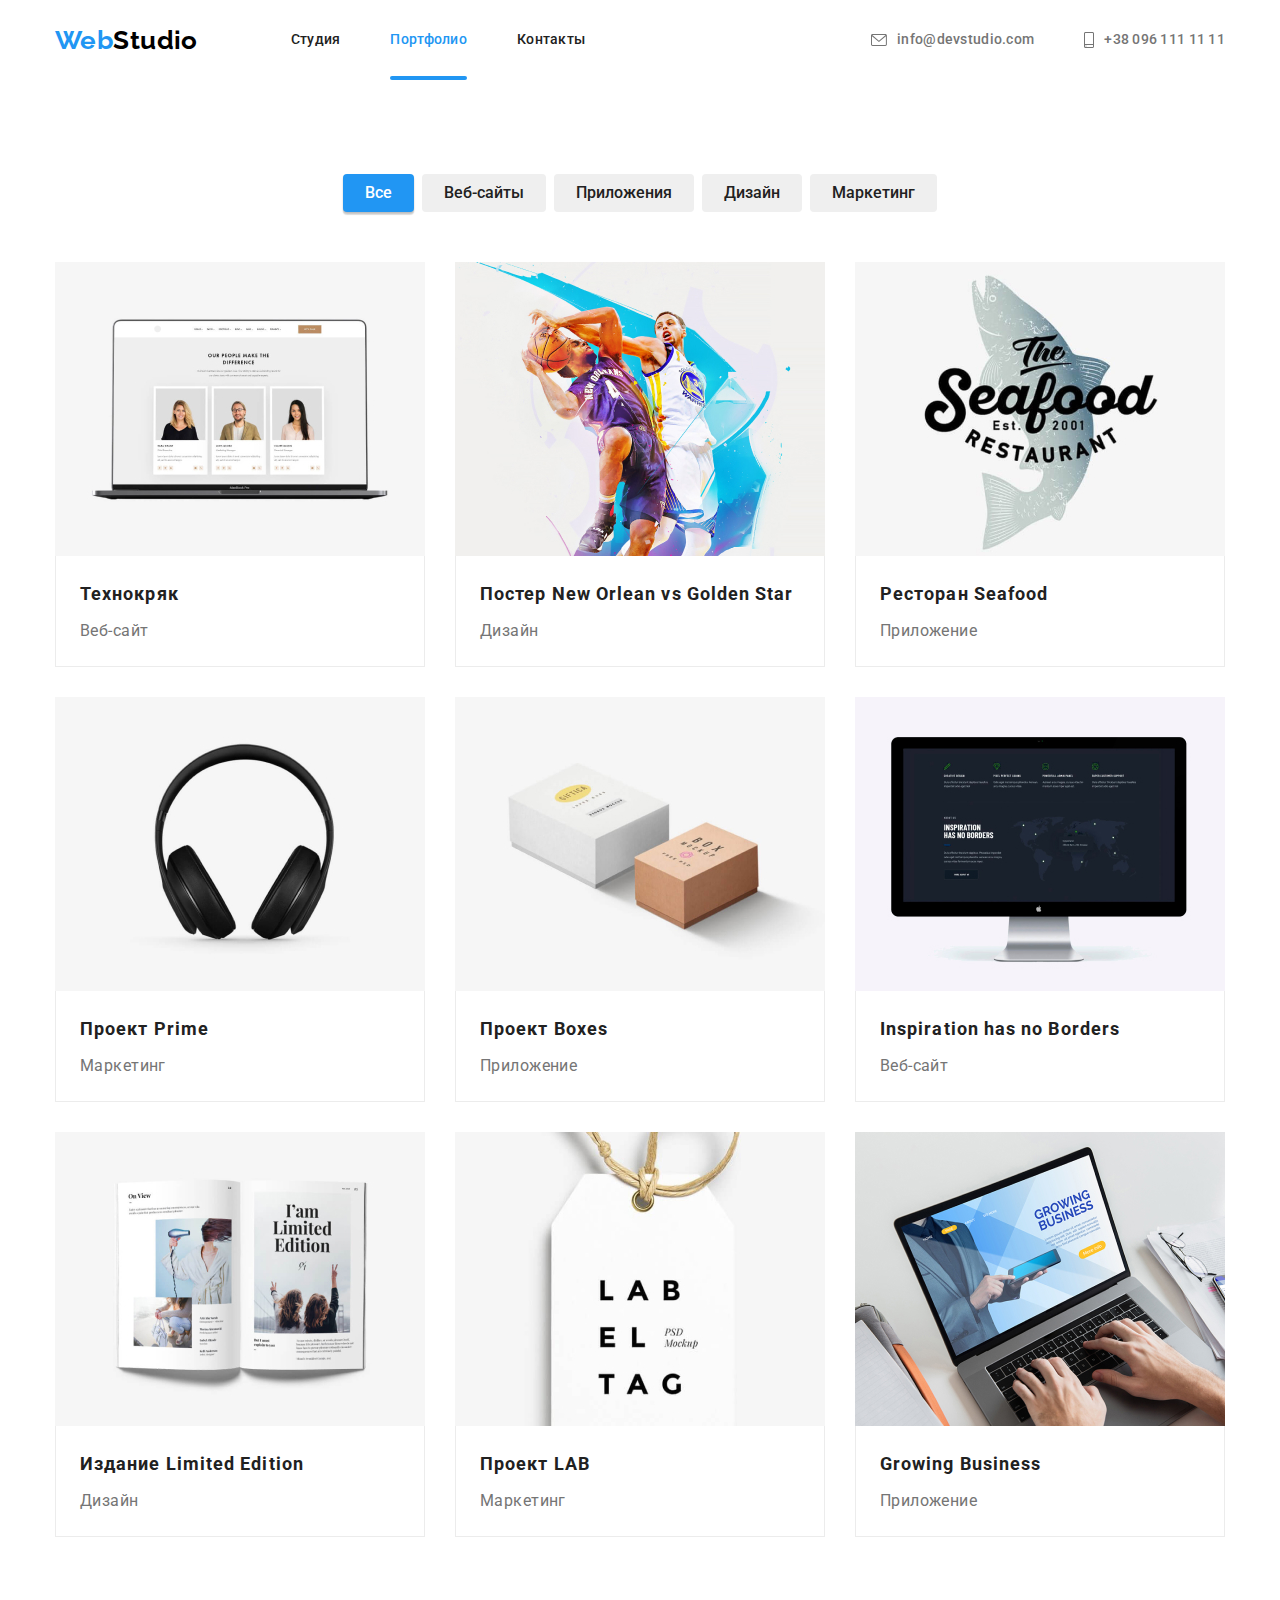
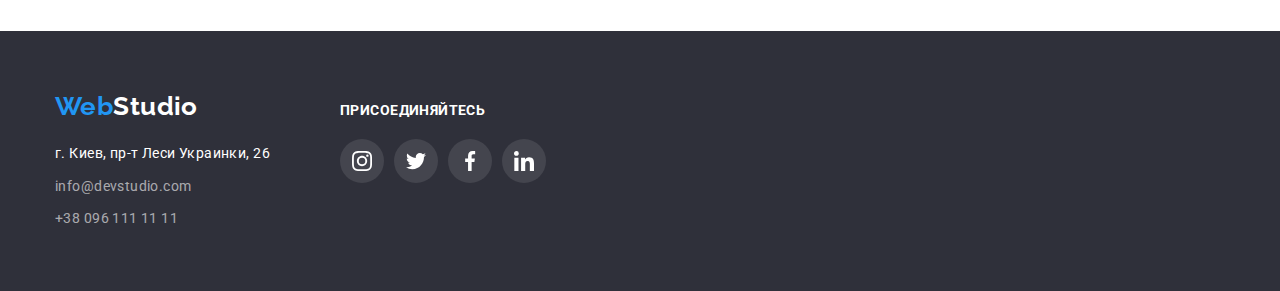
==== portfolio.html @ 764b8354 "init hw-06" ====
<!DOCTYPE html>
<html lang="ru">
  <head>
    <meta charset="UTF-8" />
    <meta http-equiv="X-UA-Compatible" content="IE=edge" />
    <meta name="viewport" content="width=device-width, initial-scale=1.0" />
    <link
      href="https://fonts.googleapis.com/css2?family=Raleway:wght@700&family=Roboto:wght@400;500;700;900&display=swap"
      rel="stylesheet"
    />
    <link rel="stylesheet" href="./css/modern-normalize.css" />
    <link rel="stylesheet" href="./css/styles.css" />
    <title>WebStudio</title>
  </head>
  <body>
    <!-- Навигация сайта -->
    <header>
      <div class="container header">
        <a class="logo" href="./index.html"
          ><span class="logo-web">Web</span
          ><span class="logo-black">Studio</span></a
        >
        <nav class="navigate">
          <ul class="links-pages">
            <li class="item">
              <a class="link" href="./index.html">Студия</a>
            </li>
            <li class="item">
              <a class="link current-page" href="./portfolio.html">Портфолио</a>
            </li>
            <li class="item"><a class="link" href="#">Контакты</a></li>
          </ul>
        </nav>
        <ul class="links-contact">
          <li class="item">
            <a class="link contact" href="mailto:info@devstudio.com"
              ><svg class="icon-envelope" width="16" height="12">
                <use href="./images/icons.svg#icon-envelope"></use>
              </svg>
              info@devstudio.com</a
            >
          </li>
          <li class="item">
            <a class="link contact" href="tel:+380961111111">
              <svg class="icon-smartphone" width="10" height="16">
                <use href="./images/icons.svg#icon-smartphone"></use>
              </svg>
              +38 096 111 11 11</a
            >
          </li>
        </ul>
      </div>
    </header>
    <main>
      <!-- Портфолио -->
      <section class="portfolio">
        <div class="container">
          <h1 class="title-second" hidden>Портфолио</h1>
          <ul class="filter">
            <li>
              <button class="btn-filter current-filter" type="button">
                Все
              </button>
            </li>
            <li><button class="btn-filter" type="button">Веб-сайты</button></li>
            <li>
              <button class="btn-filter" type="button">Приложения</button>
            </li>
            <li><button class="btn-filter" type="button">Дизайн</button></li>
            <li><button class="btn-filter" type="button">Маркетинг</button></li>
          </ul>
          <ul class="cards-set">
            <li class="card">
              <a class="card-link" href="#">
                <div class="overlay-wrap">
                  <img
                    src="./images/portfolio/tehnokriak.jpg"
                    alt="open laptop"
                    width="370"
                  />
                  <div class="overlay">
                    <p class="overlay-text">
                      Технокряк это современная площадка распространения
                      коронавируса. Компании используют эту платформу для
                      цифрового шпионажа и атак на защищённые сервера
                      конкурентов.
                    </p>
                  </div>
                </div>
                <div class="card-border">
                  <h2 class="portfolio-title">Технокряк</h2>
                  <p class="portfolio-text">Веб-сайт</p>
                </div>
              </a>
            </li>
            <li class="card">
              <a class="card-link" href="#">
                <div class="overlay-wrap">
                  <img
                    src="./images/portfolio/new-orlean-vs-golden-star.jpg"
                    alt="two basketball players"
                    width="370"
                  />
                  <div class="overlay">
                    <p class="overlay-text">
                      Технокряк это современная площадка распространения
                      коронавируса. Компании используют эту платформу для
                      цифрового шпионажа и атак на защищённые сервера
                      конкурентов.
                    </p>
                  </div>
                </div>
                <div class="card-border">
                  <h2 class="portfolio-title">
                    Постер New Orlean vs Golden Star
                  </h2>
                  <p class="portfolio-text">Дизайн</p>
                </div>
              </a>
            </li>
            <li class="card">
              <a class="card-link" href="#">
                <div class="overlay-wrap">
                  <img
                    src="./images/portfolio/seafood.jpg"
                    alt="fish perhaps forel"
                    width="370"
                  />
                  <div class="overlay">
                    <p class="overlay-text">
                      Технокряк это современная площадка распространения
                      коронавируса. Компании используют эту платформу для
                      цифрового шпионажа и атак на защищённые сервера
                      конкурентов.
                    </p>
                  </div>
                </div>
                <div class="card-border">
                  <h2 class="portfolio-title">Ресторан Seafood</h2>
                  <p class="portfolio-text">Приложение</p>
                </div>
              </a>
            </li>
            <li class="card">
              <a class="card-link" href="#">
                <div class="overlay-wrap">
                  <img
                    src="./images/portfolio/project-prime.jpg"
                    alt="headphone"
                    width="370"
                  />
                  <div class="overlay">
                    <p class="overlay-text">
                      Технокряк это современная площадка распространения
                      коронавируса. Компании используют эту платформу для
                      цифрового шпионажа и атак на защищённые сервера
                      конкурентов.
                    </p>
                  </div>
                </div>
                <div class="card-border">
                  <h2 class="portfolio-title">Проект Prime</h2>
                  <p class="portfolio-text">Маркетинг</p>
                </div>
              </a>
            </li>
            <li class="card">
              <a class="card-link" href="#">
                <div class="overlay-wrap">
                  <img
                    src="./images/portfolio/project-boxes.jpg"
                    alt="two boxes"
                    width="370"
                  />
                  <div class="overlay">
                    <p class="overlay-text">
                      Технокряк это современная площадка распространения
                      коронавируса. Компании используют эту платформу для
                      цифрового шпионажа и атак на защищённые сервера
                      конкурентов.
                    </p>
                  </div>
                </div>
                <div class="card-border">
                  <h2 class="portfolio-title">Проект Boxes</h2>
                  <p class="portfolio-text">Приложение</p>
                </div>
              </a>
            </li>
            <li class="card">
              <a class="card-link" href="#">
                <div class="overlay-wrap">
                  <img
                    src="./images/portfolio/inspiration-has-no-borders.jpg"
                    alt="monoblock"
                    width="370"
                  />
                  <div class="overlay">
                    <p class="overlay-text">
                      Технокряк это современная площадка распространения
                      коронавируса. Компании используют эту платформу для
                      цифрового шпионажа и атак на защищённые сервера
                      конкурентов.
                    </p>
                  </div>
                </div>
                <div class="card-border">
                  <h2 class="portfolio-title">Inspiration has no Borders</h2>
                  <p class="portfolio-text">Веб-сайт</p>
                </div>
              </a>
            </li>
            <li class="card">
              <a class="card-link" href="#">
                <div class="overlay-wrap">
                  <img
                    src="./images/portfolio/limited-edition.jpg"
                    alt="open book"
                    width="370"
                  />
                  <div class="overlay">
                    <p class="overlay-text">
                      Технокряк это современная площадка распространения
                      коронавируса. Компании используют эту платформу для
                      цифрового шпионажа и атак на защищённые сервера
                      конкурентов.
                    </p>
                  </div>
                </div>
                <div class="card-border">
                  <h2 class="portfolio-title">Издание Limited Edition</h2>
                  <p class="portfolio-text">Дизайн</p>
                </div>
              </a>
            </li>
            <li class="card">
              <a class="card-link" href="#">
                <div class="overlay-wrap">
                  <img
                    src="./images/portfolio/project-lab.jpg"
                    alt="paper tag"
                    width="370"
                  />
                  <div class="overlay">
                    <p class="overlay-text">
                      Технокряк это современная площадка распространения
                      коронавируса. Компании используют эту платформу для
                      цифрового шпионажа и атак на защищённые сервера
                      конкурентов.
                    </p>
                  </div>
                </div>
                <div class="card-border">
                  <h2 class="portfolio-title">Проект LAB</h2>
                  <p class="portfolio-text">Маркетинг</p>
                </div>
              </a>
            </li>
            <li class="card">
              <a class="card-link" href="#">
                <div class="overlay-wrap">
                  <img
                    src="./images/portfolio/growing-business.jpg"
                    alt="hands on laptop keyboard"
                    width="370"
                  />
                  <div class="overlay">
                    <p class="overlay-text">
                      Технокряк это современная площадка распространения
                      коронавируса. Компании используют эту платформу для
                      цифрового шпионажа и атак на защищённые сервера
                      конкурентов.
                    </p>
                  </div>
                </div>
                <div class="card-border">
                  <h2 class="portfolio-title">Growing Business</h2>
                  <p class="portfolio-text">Приложение</p>
                </div>
              </a>
            </li>
          </ul>
        </div>
      </section>
    </main>
    <footer class="basement">
      <div class="container">
        <!-- Address box -->
        <div class="address-box">
          <a class="logo" href="./index.html"
            ><span class="logo-web">Web</span
            ><span class="logo-white">Studio</span></a
          >
          <address class="address">
            <ul class="address-list">
              <li class="item">
                <a
                  class="link-street"
                  href="https://www.google.com/maps/place/%D0%B1%D1%83%D0%BB.+%D0%9B%D0%B5%D1%81%D0%B8+%D0%A3%D0%BA%D1%80%D0%B0%D0%B8%D0%BD%D0%BA%D0%B8,+26,+%D0%9A%D0%B8%D0%B5%D0%B2,+02000/@50.4265807,30.5361971,17z/data=!3m1!4b1!4m5!3m4!1s0x40d4cf0e033ecbe9:0x57a4dffefec77da0!8m2!3d50.4265807!4d30.5383858"
                  target="_blank"
                  rel="noreferrer noopener"
                  >г. Киев, пр-т Леси Украинки, 26</a
                >
              </li>
              <li class="item">
                <a class="link-contact" href="mailto:info@devstudio.com"
                  >info@devstudio.com</a
                >
              </li>
              <li class="item">
                <a class="link-contact" href="tel:+380961111111"
                  >+38 096 111 11 11</a
                >
              </li>
            </ul>
          </address>
        </div>
        <!-- Присоединяйтесь -->
        <div class="follow-box">
          <b class="followus">присоединяйтесь</b>
          <ul class="icons-list">
            <li class="icon-item">
              <a class="link-social footer" href="#">
                <svg class="icon-social" width="20" height="20">
                  <use href="./images/icons.svg#icon-instagram"></use>
                </svg>
              </a>
            </li>
            <li class="icon-item">
              <a class="link-social footer" href="#">
                <svg class="icon-social" width="20" height="20">
                  <use href="./images/icons.svg#icon-twitter"></use>
                </svg>
              </a>
            </li>
            <li class="icon-item">
              <a class="link-social footer" href="#">
                <svg class="icon-social" width="20" height="20">
                  <use href="./images/icons.svg#icon-facebook"></use>
                </svg>
              </a>
            </li>
            <li class="icon-item">
              <a class="link-social footer" href="#">
                <svg class="icon-social" width="20" height="20">
                  <use href="./images/icons.svg#icon-linkedin"></use>
                </svg>
              </a>
            </li>
          </ul>
        </div>
      </div>
    </footer>
  </body>
</html>
---- css/styles.css ----
:root {
  --color-main: #ffffff;

  --bg-color-second: #2f303a;
  --bg-color-addition: #f5f4fa;

  --border-color: #eeeeee;

  --text-color: #757575;
  --title-color: #212121;
  --text-address-link: rgba(255, 255, 255, 0.6);

  --accent: #2196f3;

  --icons-color: #afb1b8;

  --time-duration: 250ms;
  --cubic-func: cubic-bezier(0.4, 0, 0.2, 1);
}

img {
  display: block;
}

a {
  text-decoration: none;
  font-style: normal;
}

h1,
h2,
h3,
h4,
h5,
h6 {
  margin: 0;
}

p {
  margin: 0;
}

ul {
  margin: 0;
  padding: 0;
  list-style: none;
}

body {
  font-family: "Roboto", sans-serif;
  color: var(--text-color);
  font-size: 14px;
  letter-spacing: 0.03em;
}

/* CONTAINER */
.container {
  width: 1200px;
  padding: 94px 15px;
  margin-left: auto;
  margin-right: auto;
}

/* Logo */
.logo {
  font-family: "Raleway", sans-serif;
  font-weight: 700;
  font-size: 26px;
  line-height: 1.19;
  text-decoration: none;
}

.logo-web {
  color: var(--accent);
}

.logo-black {
  color: #000000;
}

/* Навигация сайта
    Portfolio page */
.portfolio-header {
  border-bottom: 1px solid var(--border-color);
}

/* Навигация сайта */
.container.header {
  padding-top: 0;
  padding-bottom: 0;
}

.header {
  display: flex;
  align-items: center;
}

.navigate {
  margin-left: 93px;
}

.links-pages {
  display: flex;
}

.links-pages > .item:not(:last-child) {
  margin-right: 50px;
}

.link {
  position: relative;
  display: block;
  padding-top: 32px;
  padding-bottom: 32px;

  font-weight: 500;
  line-height: 1.14;
  letter-spacing: 0.02em;
  color: var(--title-color);
  transition: color var(--time-duration) var(--cubic-func);
}

.current-page,
.link:hover,
.link:focus {
  color: var(--accent);
}

.links-pages .link::after {
  position: absolute;
  left: 0;
  bottom: 0;
  content: "";
  display: block;
  height: 4px;
  width: 100%;
  border-radius: 2px;
  background-color: var(--accent);

  opacity: 0;
  transform: scaleX(0);
  transition: opacity var(--time-duration) var(--cubic-func),
    transform var(--time-duration) var(--cubic-func);
}

.current-page.link::after,
.links-pages .link:hover::after {
  opacity: 1;
  transform: scaleX(1);
}

.links-contact {
  display: flex;
  margin-left: auto;
}

.links-contact > .item:not(:last-child) {
  margin-right: 50px;
}

.contact {
  color: var(--text-color);
}

.link.contact {
  display: flex;
  align-items: center;
}
/* Icon */
.icon-envelope {
  margin-right: 10px;
  fill: currentColor;
}

.icon-smartphone {
  margin-right: 10px;
  fill: currentColor;
}

/* Секция intro */
.section-intro {
  text-align: center;
  letter-spacing: 0.06em;
  background-color: var(--bg-color-second);
  background-image: linear-gradient(
      to right,
      rgba(47, 48, 58, 0.4),
      rgba(47, 48, 58, 0.4)
    ),
    url(../images/bg-team.jpg);

  max-width: 1600px;
  min-height: 600px;
  margin-left: auto;
  margin-right: auto;
}

.section-intro > .container {
  padding: 200px 0;
}

.title-main {
  margin-bottom: 30px;

  font-weight: 900;
  font-size: 44px;
  line-height: 1.36;
  text-transform: uppercase;

  color: var(--color-main);
}

.btn-order {
  padding: 10px 32px;

  font-weight: 700;
  font-size: 16px;
  line-height: 1.87;

  border: none;
  border-radius: 4px;

  background-color: var(--accent);
  color: var(--color-main);

  cursor: pointer;
}

/* Секция Особенности */
.features-list {
  display: flex;
}

.features-list > .item:not(:last-child) {
  margin-right: 30px;
}

.feature {
  margin-bottom: 10px;
  font-weight: 700;
  font-size: 14px;
  line-height: 1.14;
  text-transform: uppercase;

  color: var(--title-color);
}

.feature-description {
  line-height: 1.71;

  color: var(--text-color);
}

/* Icon */
.icon-feature {
  width: inherit;
  text-align: center;
  padding-top: 25px;
  padding-bottom: 25px;
  margin-bottom: 30px;

  border-radius: 4px;

  background-color: var(--bg-color-addition);
  fill: var(--title-color);
}

/* Секция Чем мы занимаемся */
.what-do-we-do > .container {
  padding-top: 0;
}

.title-second {
  margin-bottom: 50px;
  text-align: center;

  font-weight: 700;
  font-size: 36px;
  line-height: 1.16;

  color: var(--title-color);
}

.works {
  display: flex;
}

.works > .item:not(:last-child) {
  margin-right: 30px;
}

.works > .item {
  position: relative;
}

.work-overlay {
  position: absolute;
  left: 0;
  bottom: 0;

  width: 100%;
  background-color: rgba(47, 48, 58, 0.8);
  padding-top: 27px;
  padding-bottom: 27px;
}

.work-description {
  font-weight: bold;
  line-height: 1.14;
  text-align: center;
  text-transform: uppercase;

  color: #ffffff;
}

/* Секция Наша команда */
.team-section {
  background-color: var(--bg-color-addition);
}

.team-cards {
  display: flex;
}

.member-card {
  text-align: center;
  background-color: var(--color-main);
  line-height: 1.18;

  box-shadow: 0px 1px 3px rgba(0, 0, 0, 0.12), 0px 1px 1px rgba(0, 0, 0, 0.14),
    0px 2px 1px rgba(0, 0, 0, 0.2);
  border-radius: 0px 0px 4px 4px;
}

.member-card:not(:last-child) {
  margin-right: 30px;
}

.member-name {
  margin-top: 30px;
  margin-bottom: 10px;

  font-weight: 500;
  font-size: 16px;

  color: var(--title-color);
}

.member-position {
  margin-bottom: 30px;

  font-size: 16px;
}

/* Icon */
.icons-list {
  display: flex;
  padding-left: 32px;
  padding-right: 32px;
  margin-bottom: 30px;
  /* justify-content: space-between; */
}

.icon-item:not(:last-child) {
  margin-right: 10px;
}

.link-social {
  display: flex;
  padding: 12px;
  border-radius: 50%;

  color: var(--icons-color);
  background-color: #ffffff;
  transition: background-color var(--time-duration) var(--cubic-func),
    color var(--time-duration) var(--cubic-func);
}

.link-social:hover,
.link-social:focus {
  color: #ffffff;
  background-color: var(--accent);
}

.icon-social {
  fill: currentColor;
}

/* Секция постоянные клиенты */
.clients-list {
  display: flex;
  justify-content: space-between;
}

.link-client {
  display: flex;
  border-radius: 4px;
  /* border: 1px solid var(--icons-color); */
  border-width: 1px;
  border-style: solid;
  border-color: var(--icons-color);
  padding: 16px 32px;

  color: var(--icons-color);
  transition: border-color var(--time-duration) var(--cubic-func),
    color var(--time-duration) var(--cubic-func);
}

.link-client:hover,
.link-client:focus {
  border-color: var(--accent);
  color: var(--accent);
}

/* Icon */
.icon-client {
  fill: currentColor;
}
/* Footer */
.basement {
  background-color: var(--bg-color-second);
}

.basement > .container {
  display: flex;
  padding-top: 60px;
  padding-bottom: 60px;
}

/* Address box */
.address-box {
  display: flex;
  flex-direction: column;
  margin-right: 70px;
}

.address-box > .logo {
  margin-bottom: 20px;
}

.logo-white {
  color: #ffffff;
}

.address {
  line-height: 1.71;
}

.address-list > .item:not(:last-child) {
  margin-bottom: 9px;
}

.link-street {
  color: #ffffff;
}

.link-contact {
  color: var(--text-address-link);
}

/* Присоединяйтесь */
.follow-box {
  margin-top: 12px;
}
.followus {
  display: flex;
  font-weight: bold;
  line-height: 1.14;
  text-transform: uppercase;

  margin-bottom: 20px;

  color: #ffffff;
}

.follow-box > .icons-list {
  padding: 0;
}

.link-social.footer {
  background-color: rgba(255, 255, 255, 0.1);
  color: #ffffff;
}

.link-social.footer:hover,
.link-social.footer:focus {
  background-color: var(--accent);
}

/* Портфолио */
.filter {
  display: flex;
  justify-content: center;
  margin-bottom: 50px;
}

.filter > li:not(:last-child) {
  margin-right: 8px;
}

.btn-filter {
  padding: 6px 22px;
  border: none;
  border-radius: 4px;

  font-weight: 500;
  font-size: 16px;
  line-height: 1.62;

  color: var(--title-color);

  cursor: pointer;

  transition: background-color var(--time-duration) var(--cubic-func),
    box-shadow var(--time-duration) var(--cubic-func),
    color var(--time-duration) var(--cubic-func);
}

.current-filter,
.btn-filter:hover,
.btn-filter:focus {
  background-color: var(--accent);
  color: #ffffff;
  box-shadow: 0px 3px 1px rgba(0, 0, 0, 0.1), 0px 1px 2px rgba(0, 0, 0, 0.08),
    0px 2px 2px rgba(0, 0, 0, 0.12);
}

.cards-set {
  display: flex;
  flex-wrap: wrap;
}

.card {
  margin-right: 30px;
  margin-bottom: 30px;
  width: calc((100% - 60px) / 3);

  transition: box-shadow var(--time-duration) var(--cubic-func);
}

.card:hover {
  box-shadow: 0px 1px 1px rgba(0, 0, 0, 0.12), 0px 4px 4px rgba(0, 0, 0, 0.06),
    1px 4px 6px rgba(0, 0, 0, 0.16);
}

.card:nth-child(3n) {
  margin-right: 0;
}

.card:nth-last-child(-n + 3) {
  margin-bottom: 0;
}

.card-border {
  padding-top: 20px;
  padding-right: 24px;
  padding-bottom: 20px;
  padding-left: 24px;

  border-left: 1px solid #ececec;
  border-right: 1px solid #ececec;
  border-bottom: 1px solid #ececec;
}

.overlay-wrap {
  position: relative;
  overflow: hidden;
}

.overlay {
  position: absolute;
  width: 100%;
  height: 100%;

  padding: 24px;
  display: flex;
  align-items: center;

  background-color: var(--accent);
  transition: transform var(--time-duration) var(--cubic-func);
}

.overlay-wrap:hover > .overlay {
  transform: translateY(-100%);
}

.overlay-text {
  font-size: 18px;
  line-height: 1.56;

  color: #ffffff;
}

.portfolio-title {
  margin-bottom: 4px;

  font-weight: 700;
  font-size: 18px;
  line-height: 2;
  letter-spacing: 0.06em;

  color: var(--title-color);
}

.portfolio-text {
  font-size: 16px;
  line-height: 1.87;

  color: var(--text-color);
}

/* Модальное окно */
.backdrop {
  position: fixed;
  top: 0;
  left: 0;
  bottom: 0;
  right: 0;

  /* width: 100%;
  height: 100%; */
  background-color: rgba(0, 0, 0, 0.2);

  opacity: 1;
  transform: scale(1);
  transition: opacity var(--time-duration) var(--cubic-func),
    transform var(--time-duration) var(--cubic-func);
}

.is-hidden {
  visibility: hidden;
  opacity: 0;
  pointer-events: none;
  transform: scale(1.25);
}

.modal {
  position: absolute;
  top: 50%;
  left: 50%;

  width: 528px;
  height: 581px;
  background-color: #ffffff;
  border-radius: 4px;

  transform: translate(-50%, -50%);
}

.btn-close {
  position: absolute;
  top: 8px;
  right: 8px;

  display: flex;
  background: #ffffff;
  border: 1px solid rgba(0, 0, 0, 0.1);
  border-radius: 50%;
  padding: 5px;

  cursor: pointer;
}
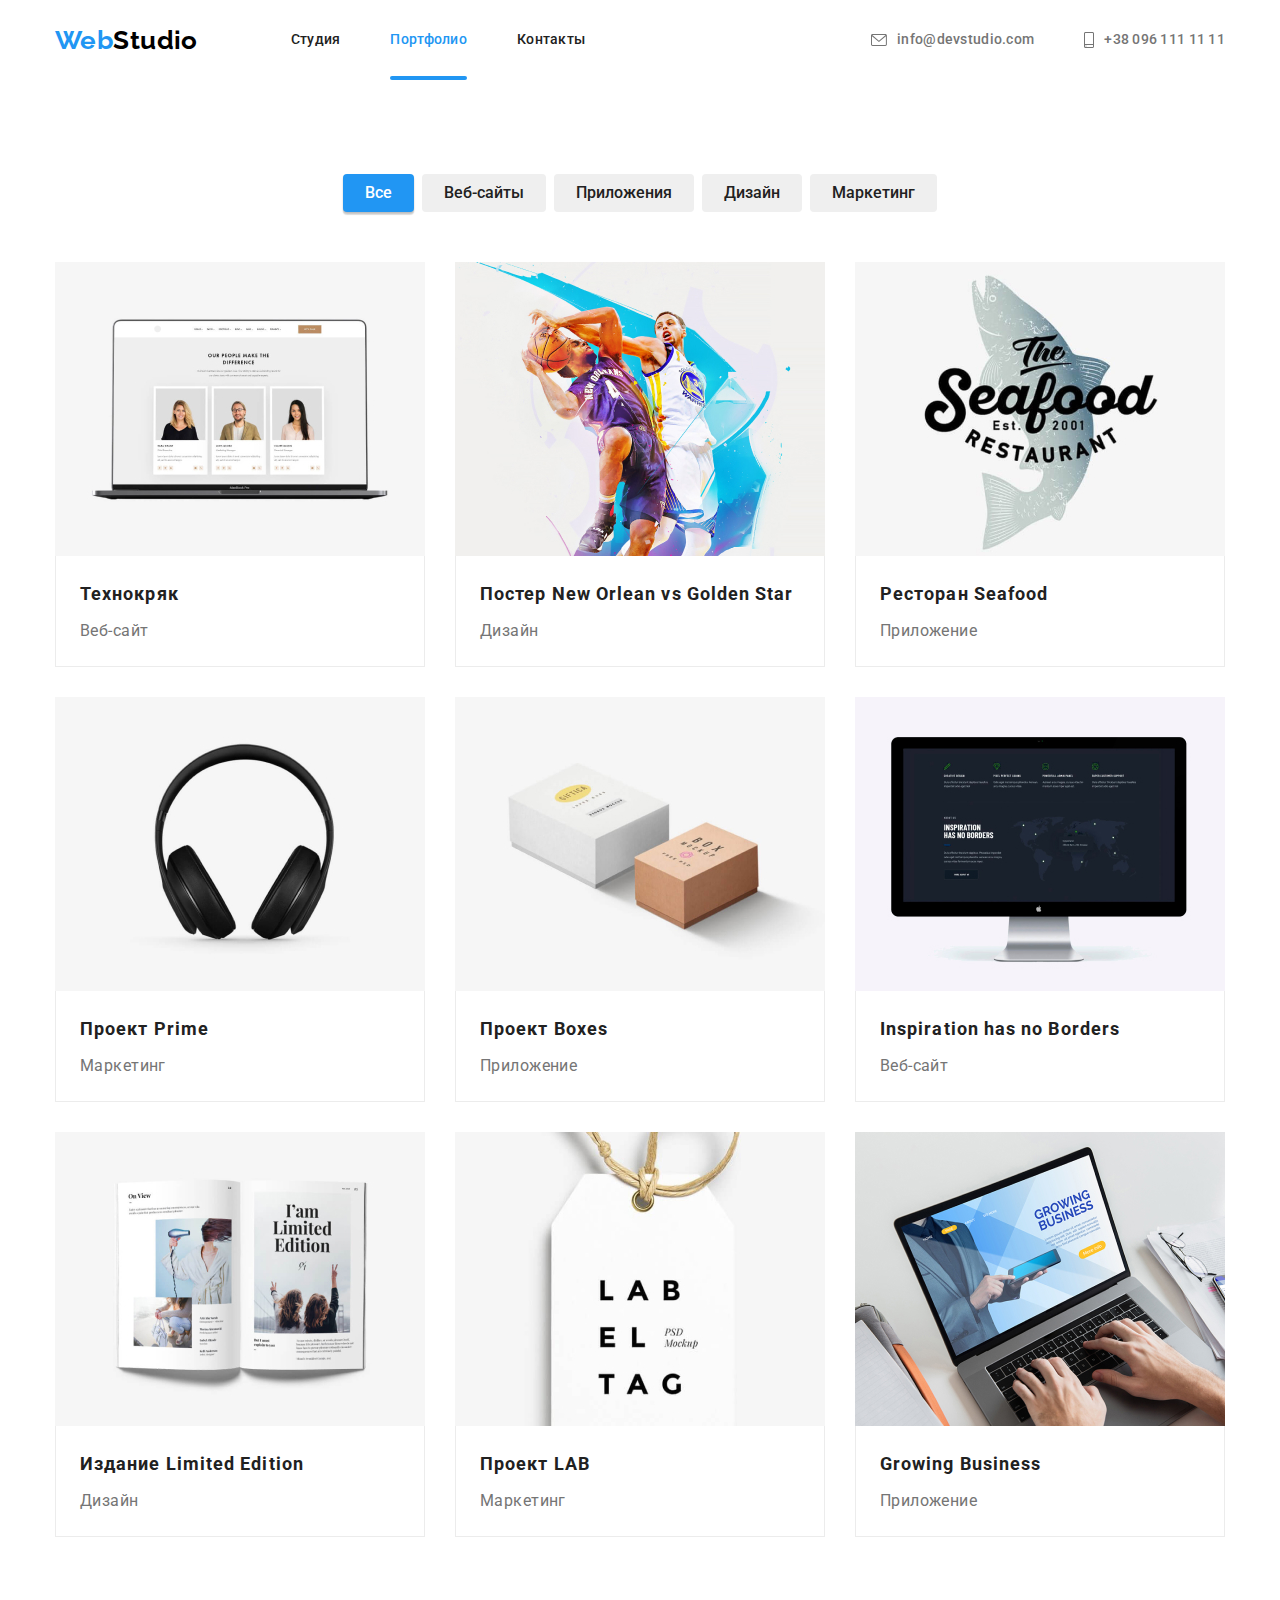
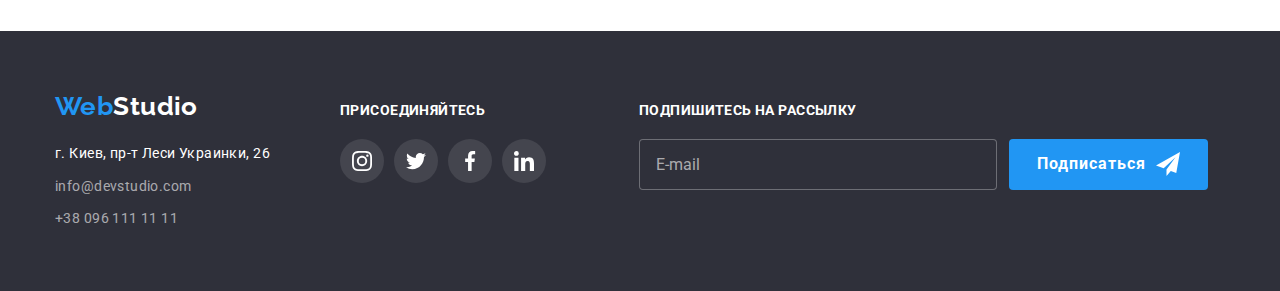
==== commit 28acc3e3: "markup subscription" ====
--- a/portfolio.html
+++ b/portfolio.html
@@ -317,7 +317,7 @@
         </div>
         <!-- Присоединяйтесь -->
         <div class="follow-box">
-          <b class="followus">присоединяйтесь</b>
+          <b class="slogan">присоединяйтесь</b>
           <ul class="icons-list">
             <li class="icon-item">
               <a class="link-social footer" href="#">
@@ -349,6 +349,18 @@
             </li>
           </ul>
         </div>
+        <!-- Subscription -->
+        <div class="subscription-box">
+          <b class="slogan">Подпишитесь на рассылку</b>
+          <form class="subscription-form" name="subscription-form" action="#">
+            <input type="email" name="email" placeholder="E-mail" />
+            <button class="btn-sub" type="submit">
+              Подписаться<svg class="icon-send" width="24" height="24">
+                <use href="./images/icons.svg#icon-send"></use>
+              </svg>
+            </button>
+          </form>
+        </div>
       </div>
     </footer>
   </body>
--- a/css/styles.css
+++ b/css/styles.css
@@ -78,13 +78,13 @@
   color: #000000;
 }
 
-/* Навигация сайта
-    Portfolio page */
+/* ===== Навигация сайта
+    Portfolio page ===== */
 .portfolio-header {
   border-bottom: 1px solid var(--border-color);
 }
 
-/* Навигация сайта */
+/* ===== Навигация сайта Start ===== */
 .container.header {
   padding-top: 0;
   padding-bottom: 0;
@@ -176,8 +176,9 @@
   margin-right: 10px;
   fill: currentColor;
 }
-
-/* Секция intro */
+/* ===== Навигация сайта End ===== */
+
+/* ===== Секция intro Start ===== */
 .section-intro {
   text-align: center;
   letter-spacing: 0.06em;
@@ -225,8 +226,9 @@
 
   cursor: pointer;
 }
-
-/* Секция Особенности */
+/* ===== Секция intro End ===== */
+
+/* ===== Секция Особенности Satr ===== */
 .features-list {
   display: flex;
 }
@@ -264,8 +266,9 @@
   background-color: var(--bg-color-addition);
   fill: var(--title-color);
 }
-
-/* Секция Чем мы занимаемся */
+/* ===== Секция Особенности End ===== */
+
+/* ===== Секция Чем мы занимаемся Start ===== */
 .what-do-we-do > .container {
   padding-top: 0;
 }
@@ -312,8 +315,9 @@
 
   color: #ffffff;
 }
-
-/* Секция Наша команда */
+/* ===== Секция Чем мы занимаемся End ===== */
+
+/* ===== Секция Наша команда Start ===== */
 .team-section {
   background-color: var(--bg-color-addition);
 }
@@ -385,8 +389,9 @@
 .icon-social {
   fill: currentColor;
 }
-
-/* Секция постоянные клиенты */
+/* ===== Секция Наша команда End ===== */
+
+/* ===== Секция постоянные клиенты Start ===== */
 .clients-list {
   display: flex;
   justify-content: space-between;
@@ -416,7 +421,9 @@
 .icon-client {
   fill: currentColor;
 }
-/* Footer */
+/* ===== Секция постоянные клиенты End ===== */
+
+/* ===== Footer Start ===== */
 .basement {
   background-color: var(--bg-color-second);
 }
@@ -427,7 +434,7 @@
   padding-bottom: 60px;
 }
 
-/* Address box */
+/* ===== Address box Start ===== */
 .address-box {
   display: flex;
   flex-direction: column;
@@ -457,12 +464,14 @@
 .link-contact {
   color: var(--text-address-link);
 }
-
-/* Присоединяйтесь */
+/* ===== Address box End ===== */
+
+/* ===== Присоединяйтесь Start ===== */
 .follow-box {
   margin-top: 12px;
-}
-.followus {
+  margin-right: 93px;
+}
+.slogan {
   display: flex;
   font-weight: bold;
   line-height: 1.14;
@@ -486,8 +495,66 @@
 .link-social.footer:focus {
   background-color: var(--accent);
 }
-
-/* Портфолио */
+/* ===== Присоединяйтесь End ===== */
+
+/* ===== Subscription Start ===== */
+.subscription-box {
+  margin-top: 12px;
+}
+
+.subscription-form {
+  display: flex;
+  justify-items: center;
+}
+
+.subscription-form > input {
+  font-size: 16px;
+  line-height: 1.2;
+  color: #ffffff;
+
+  margin-right: 12px;
+
+  padding: 15px 16px;
+  min-width: 358px;
+  border: 1px solid rgba(255, 255, 255, 0.3);
+  border-radius: 4px;
+  background-color: var(--bg-color-second);
+}
+
+.subscription-form > input::placeholder {
+  font-size: 16px;
+  line-height: 1.2;
+  color: rgba(255, 255, 255, 0.6);
+}
+
+.btn-sub {
+  display: flex;
+  align-items: center;
+
+  padding: 10px 28px;
+
+  font-weight: 700;
+  font-size: 16px;
+  line-height: 1.87;
+  letter-spacing: 0.06em;
+
+  border: none;
+  border-radius: 4px;
+
+  background-color: var(--accent);
+  color: var(--color-main);
+
+  cursor: pointer;
+}
+
+.icon-send {
+  margin-left: 10px;
+  fill: currentColor;
+}
+/* ===== Subscription End ===== */
+/* ===== Footer End ===== */
+
+/* ===== Портфолио Start ===== */
 .filter {
   display: flex;
   justify-content: center;
@@ -608,8 +675,9 @@
 
   color: var(--text-color);
 }
-
-/* Модальное окно */
+/* ===== Портфолио End ===== */
+
+/* ===== Модальное окно Start ===== */
 .backdrop {
   position: fixed;
   top: 0;
@@ -617,8 +685,6 @@
   bottom: 0;
   right: 0;
 
-  /* width: 100%;
-  height: 100%; */
   background-color: rgba(0, 0, 0, 0.2);
 
   opacity: 1;
@@ -660,3 +726,4 @@
 
   cursor: pointer;
 }
+/* ===== Модальное окно End ===== */
